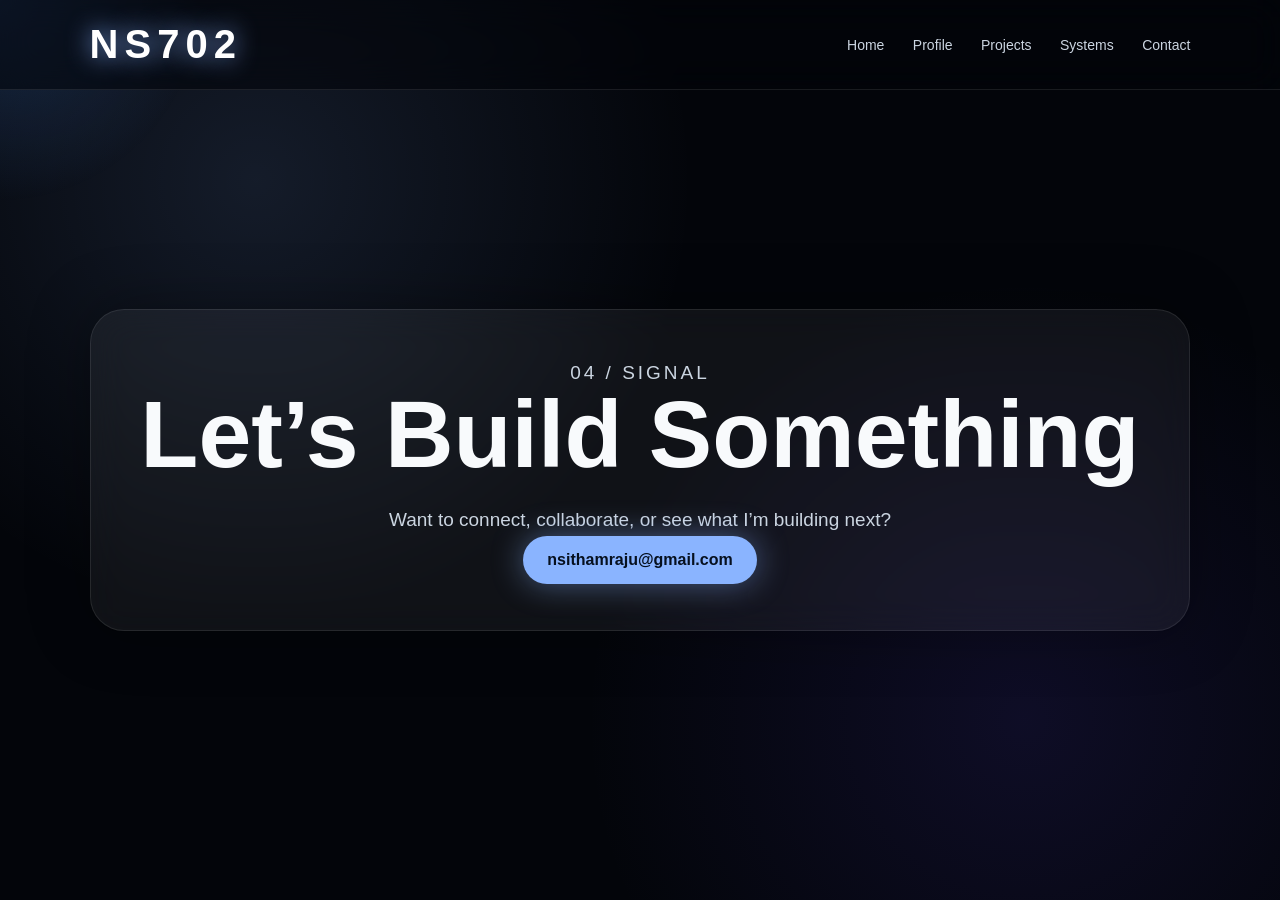
==== contact/index.html @ 1cc5339f "Create index.html" ====
<!DOCTYPE html>
<html lang="en">
<head>
  <meta charset="UTF-8" />
  <meta name="viewport" content="width=device-width, initial-scale=1.0" />
  <title>Contact | NS702</title>
  <link rel="stylesheet" href="/style.css" />
</head>
<body>
  <div class="cursor-glow"></div>
  <div class="noise"></div>

  <header class="nav">
    <a class="logo" href="/">NS702</a>
    <nav>
      <a href="/">Home</a>
      <a href="/profile/">Profile</a>
      <a href="/projects/">Projects</a>
      <a href="/systems/">Systems</a>
      <a href="/contact/">Contact</a>
    </nav>
  </header>

  <main class="snap-container">
    <section class="snap-section lab-section contact-section">
      <div class="section-shell contact-box">
        <p class="section-label">04 / Signal</p>
        <h2>Let’s Build Something</h2>
        <p>
          Want to connect, collaborate, or see what I’m building next?
        </p>
        <a class="button primary" href="mailto:nsithamraju@gmail.com">nsithamraju@gmail.com</a>
      </div>
    </section>
  </main>

  <script src="/script.js"></script>
</body>
</html>
---- style.css ----
* {
  margin: 0;
  padding: 0;
  box-sizing: border-box;
}

html {
  scroll-behavior: smooth;
}

body {
  background: #03050a;
  color: #f8fafc;
  font-family: Arial, sans-serif;
  overflow-x: hidden;
}

.boot-screen {
  position: fixed;
  inset: 0;
  z-index: 999;
  display: grid;
  place-items: center;
  background: radial-gradient(circle at center, #13213f, #03050a 70%);
  animation: bootOut 1s ease forwards;
  animation-delay: 3.4s;
}

.boot-grid {
  position: absolute;
  inset: 0;
  background-image:
    linear-gradient(rgba(138, 180, 255, 0.12) 1px, transparent 1px),
    linear-gradient(90deg, rgba(138, 180, 255, 0.12) 1px, transparent 1px);
  background-size: 54px 54px;
  animation: gridMove 2.8s linear infinite;
}

.boot-content {
  position: relative;
  text-align: center;
}

.boot-logo {
  font-size: clamp(80px, 18vw, 230px);
  font-weight: 900;
  letter-spacing: 16px;
  text-shadow: 0 0 28px #8ab4ff, 0 0 90px #245cff;
  animation: bootLogo 2.6s ease;
}

.boot-line {
  width: 0;
  height: 3px;
  margin: 25px auto;
  background: #8ab4ff;
  box-shadow: 0 0 30px #8ab4ff;
  animation: bootLine 2.4s ease forwards;
}

.boot-content p {
  color: #8ab4ff;
  text-transform: uppercase;
  letter-spacing: 5px;
  font-size: 13px;
  margin-bottom: 12px;
}

.boot-content span {
  color: #cbd5e1;
  letter-spacing: 3px;
  font-size: 12px;
}

.cursor-glow {
  position: fixed;
  width: 420px;
  height: 420px;
  border-radius: 50%;
  pointer-events: none;
  transform: translate(-50%, -50%);
  background: radial-gradient(circle, rgba(80, 150, 255, 0.22), transparent 68%);
  z-index: 1;
}

.noise {
  position: fixed;
  inset: 0;
  pointer-events: none;
  opacity: 0.07;
  background-image: url("https://grainy-gradients.vercel.app/noise.svg");
  z-index: 2;
}

.nav {
  position: fixed;
  top: 0;
  width: 100%;
  padding: 22px 7%;
  z-index: 50;
  display: flex;
  justify-content: space-between;
  align-items: center;
  background: rgba(3, 5, 10, 0.56);
  border-bottom: 1px solid rgba(255, 255, 255, 0.09);
  backdrop-filter: blur(18px);
}

.logo {
  color: white;
  text-decoration: none;
  font-size: 40px;
  font-weight: 900;
  letter-spacing: 6px;
  text-shadow: 0 0 24px rgba(138, 180, 255, 0.9);
}

.nav nav a {
  color: #cbd5e1;
  text-decoration: none;
  margin-left: 24px;
  font-size: 14px;
}

.nav nav a:hover {
  color: white;
}

.snap-container {
  height: 100vh;
  overflow-y: scroll;
  scroll-snap-type: y mandatory;
}

.snap-section {
  min-height: 100vh;
  scroll-snap-align: start;
  position: relative;
  padding: 110px 7% 70px;
  overflow: hidden;
}

.hero {
  display: flex;
  align-items: center;
  justify-content: space-between;
  gap: 70px;
  background: radial-gradient(circle at 80% 30%, #172d58, #03050a 58%);
}

.moving-grid {
  position: absolute;
  inset: 0;
  background-image:
    linear-gradient(rgba(138, 180, 255, 0.10) 1px, transparent 1px),
    linear-gradient(90deg, rgba(138, 180, 255, 0.10) 1px, transparent 1px);
  background-size: 46px 46px;
  mask-image: radial-gradient(circle, black, transparent 76%);
  animation: gridMove 12s linear infinite;
}

.scanline {
  position: absolute;
  top: -20%;
  left: 0;
  width: 100%;
  height: 180px;
  background: linear-gradient(transparent, rgba(138, 180, 255, 0.12), transparent);
  animation: scanDown 6s ease-in-out infinite;
}

.hero-left {
  position: relative;
  z-index: 5;
  max-width: 720px;
}

.eyebrow,
.section-label {
  color: #8ab4ff;
  letter-spacing: 3px;
  text-transform: uppercase;
  font-size: 13px;
  margin-bottom: 18px;
}

.hero h1 {
  font-size: clamp(100px, 19vw, 260px);
  line-height: 0.78;
  letter-spacing: 10px;
  text-shadow: 0 0 35px rgba(138, 180, 255, 0.9);
}

.hero h2 {
  margin-top: 28px;
  font-size: clamp(32px, 5vw, 72px);
}

.hero-text {
  margin-top: 20px;
  color: #cbd5e1;
  font-size: 19px;
  line-height: 1.7;
  max-width: 630px;
}

.hero-buttons {
  display: flex;
  gap: 16px;
  flex-wrap: wrap;
  margin-top: 34px;
}

.button {
  display: inline-block;
  padding: 15px 24px;
  border-radius: 999px;
  font-weight: 800;
  text-decoration: none;
  transition: 0.25s ease;
}

.primary {
  color: #06101f;
  background: #8ab4ff;
  box-shadow: 0 0 32px rgba(138, 180, 255, 0.45);
}

.glass {
  color: white;
  border: 1px solid rgba(255, 255, 255, 0.22);
  background: rgba(255, 255, 255, 0.06);
}

.button:hover {
  transform: translateY(-4px);
}

.hero-right {
  position: relative;
  z-index: 5;
  width: 430px;
  height: 430px;
}

.reactor {
  position: absolute;
  inset: 20px;
  display: grid;
  place-items: center;
}

.reactor-core {
  width: 155px;
  height: 155px;
  border-radius: 50%;
  background:
    radial-gradient(circle at 35% 30%, white, #8ab4ff 22%, #1b4cff 58%, #020617);
  box-shadow: 0 0 90px rgba(138, 180, 255, 0.9);
  animation: float 4.5s ease-in-out infinite;
}

.orbit {
  position: absolute;
  border: 1px solid rgba(138, 180, 255, 0.42);
  border-radius: 50%;
  box-shadow: 0 0 22px rgba(138, 180, 255, 0.25);
}

.orbit-one {
  width: 250px;
  height: 250px;
  animation: rotate 12s linear infinite;
}

.orbit-two {
  width: 330px;
  height: 190px;
  transform: rotate(-24deg);
  animation: rotateTilt 15s linear infinite;
}

.orbit-three {
  width: 390px;
  height: 390px;
  animation: rotate 22s linear infinite reverse;
}

.hud-card {
  position: absolute;
  padding: 14px 18px;
  border: 1px solid rgba(138, 180, 255, 0.42);
  border-radius: 16px;
  background: rgba(5, 12, 27, 0.72);
  backdrop-filter: blur(16px);
  box-shadow: 0 0 28px rgba(138, 180, 255, 0.12);
}

.hud-card span {
  display: block;
  color: #8ab4ff;
  font-size: 11px;
  letter-spacing: 2px;
}

.hud-card strong {
  display: block;
  margin-top: 5px;
  color: white;
  letter-spacing: 2px;
}

.hud-one {
  top: 35px;
  left: 0;
}

.hud-two {
  top: 180px;
  right: 0;
}

.hud-three {
  bottom: 45px;
  left: 42px;
}

.lab-section {
  display: flex;
  align-items: center;
  background:
    radial-gradient(circle at 20% 20%, rgba(138, 180, 255, 0.13), transparent 35%),
    radial-gradient(circle at 80% 80%, rgba(80, 60, 200, 0.15), transparent 35%),
    #03050a;
}

.section-shell {
  position: relative;
  z-index: 5;
  width: 100%;
  max-width: 1160px;
  padding: 46px;
  border-radius: 34px;
  background: rgba(255, 255, 255, 0.055);
  border: 1px solid rgba(255, 255, 255, 0.09);
  backdrop-filter: blur(18px);
  box-shadow: 0 0 60px rgba(0, 0, 0, 0.35);
}

.section-shell h2,
.systems-content h2 {
  font-size: clamp(46px, 8vw, 95px);
  line-height: 0.95;
  margin-bottom: 24px;
}

.section-shell p,
.systems-content p {
  color: #cbd5e1;
  font-size: 19px;
  line-height: 1.75;
  max-width: 780px;
}

.stat-grid,
.project-grid {
  margin-top: 34px;
  display: grid;
  grid-template-columns: repeat(3, 1fr);
  gap: 22px;
}

.stat-card,
.project-card {
  position: relative;
  padding: 26px;
  border-radius: 24px;
  min-height: 190px;
  background: linear-gradient(145deg, rgba(255,255,255,0.10), rgba(255,255,255,0.035));
  border: 1px solid rgba(255, 255, 255, 0.09);
  transition: 0.25s ease;
  transform-style: preserve-3d;
}

.stat-card:hover,
.project-card:hover {
  border-color: rgba(138, 180, 255, 0.75);
  box-shadow: 0 0 45px rgba(138, 180, 255, 0.14);
}

.stat-card strong,
.project-card h3 {
  display: block;
  font-size: 24px;
  margin-bottom: 12px;
}

.stat-card span,
.project-card span {
  display: block;
  color: #8ab4ff;
  margin-top: 18px;
  font-size: 13px;
  letter-spacing: 1px;
}

.project-number {
  position: absolute;
  top: 18px;
  right: 22px;
  color: rgba(138, 180, 255, 0.35);
  font-size: 46px;
  font-weight: 900;
}

.systems-section {
  display: grid;
  grid-template-columns: 1fr 1fr;
  align-items: center;
  gap: 45px;
  background:
    radial-gradient(circle at 80% 20%, rgba(138, 180, 255, 0.17), transparent 36%),
    #03050a;
}

.terminal-panel {
  position: relative;
  z-index: 5;
  border-radius: 28px;
  overflow: hidden;
  border: 1px solid rgba(138, 180, 255, 0.28);
  background: rgba(2, 6, 23, 0.78);
  box-shadow: 0 0 70px rgba(138, 180, 255, 0.14);
  backdrop-filter: blur(18px);
}

.terminal-top {
  display: flex;
  gap: 8px;
  padding: 16px;
  background: rgba(255,255,255,0.07);
}

.terminal-top span {
  width: 12px;
  height: 12px;
  border-radius: 50%;
  background: #8ab4ff;
}

.terminal-body {
  padding: 30px;
  min-height: 330px;
}

.terminal-body p {
  color: #8ab4ff;
  font-family: monospace;
  font-size: 18px;
  margin-bottom: 18px;
  text-shadow: 0 0 16px rgba(138, 180, 255, 0.45);
}

.systems-content {
  position: relative;
  z-index: 5;
}

.skill-list {
  margin-top: 30px;
  display: grid;
  gap: 22px;
}

.skill-list span {
  display: block;
  margin-bottom: 9px;
  color: white;
  font-weight: 700;
}

.bar {
  height: 12px;
  border-radius: 999px;
  background: rgba(255, 255, 255, 0.08);
  overflow: hidden;
}

.bar i {
  display: block;
  height: 100%;
  border-radius: 999px;
  background: linear-gradient(90deg, #8ab4ff, #ffffff);
  box-shadow: 0 0 24px rgba(138, 180, 255, 0.7);
}

.contact-section {
  text-align: center;
  justify-content: center;
}

.contact-box {
  display: grid;
  place-items: center;
}

.contact-box p {
  margin: 0 auto;
}

@keyframes bootOut {
  to {
    opacity: 0;
    visibility: hidden;
  }
}

@keyframes bootLogo {
  0% {
    opacity: 0;
    transform: scale(0.75);
    filter: blur(18px);
  }

  45% {
    opacity: 1;
    transform: scale(1.08);
    filter: blur(0);
  }

  100% {
    transform: scale(1);
  }
}

@keyframes bootLine {
  to {
    width: 72%;
  }
}

@keyframes gridMove {
  from {
    background-position: 0 0;
  }

  to {
    background-position: 54px 54px;
  }
}

@keyframes scanDown {
  0% {
    top: -25%;
    opacity: 0;
  }

  25% {
    opacity: 1;
  }

  100% {
    top: 100%;
    opacity: 0;
  }
}

@keyframes float {
  0%, 100% {
    transform: translateY(0);
  }

  50% {
    transform: translateY(-18px);
  }
}

@keyframes rotate {
  to {
    transform: rotate(360deg);
  }
}

@keyframes rotateTilt {
  from {
    transform: rotate(-24deg);
  }

  to {
    transform: rotate(336deg);
  }
}

@media (max-width: 950px) {
  .nav {
    flex-direction: column;
    align-items: flex-start;
    gap: 12px;
  }

  .nav nav a {
    margin-left: 0;
    margin-right: 14px;
  }

  .hero {
    flex-direction: column;
    align-items: flex-start;
  }

  .hero-right {
    width: 300px;
    height: 300px;
  }

  .stat-grid,
  .project-grid,
  .systems-section {
    grid-template-columns: 1fr;
  }

  .section-shell {
    padding: 30px;
  }
}
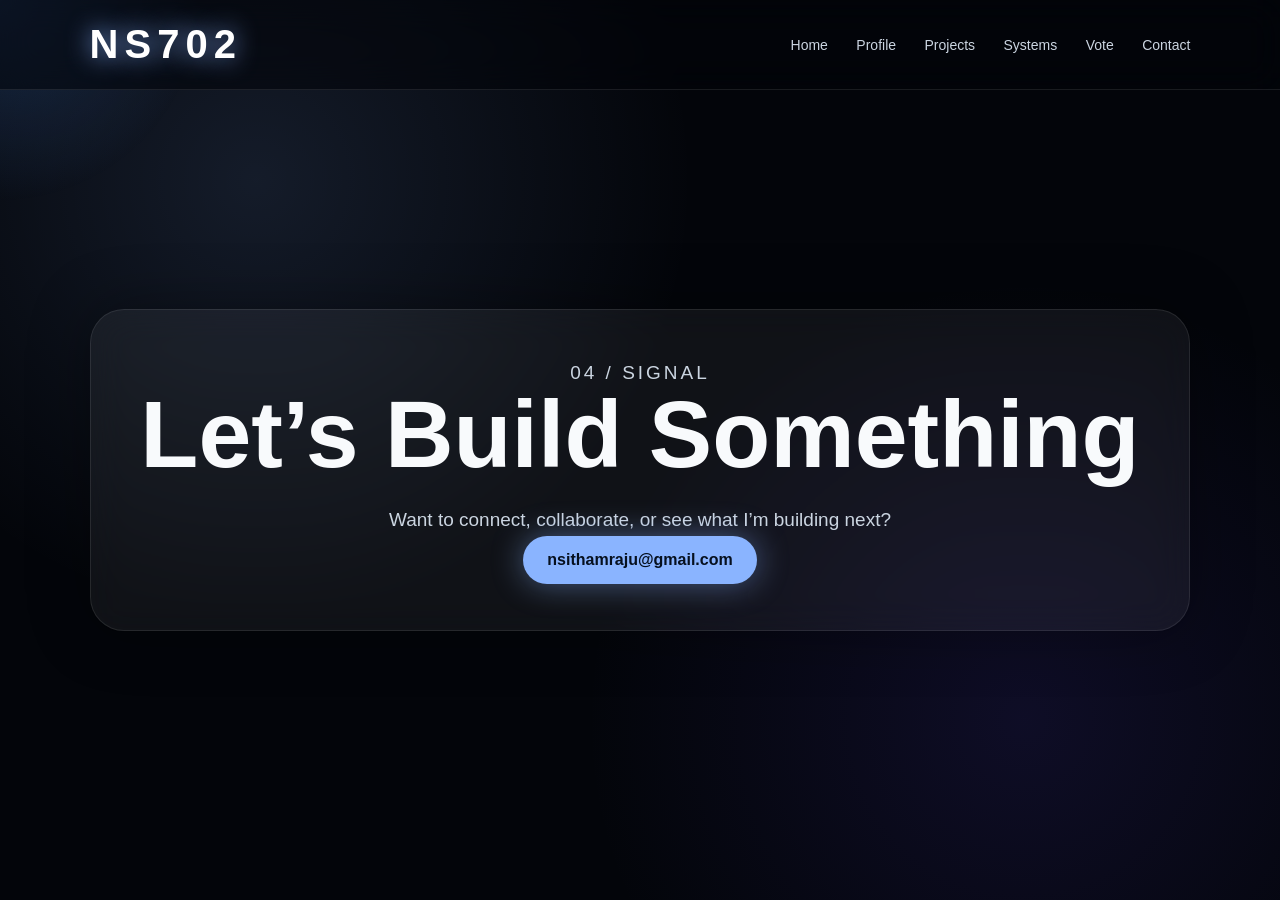
==== commit bb79e47a: "Update index.html" ====
--- a/contact/index.html
+++ b/contact/index.html
@@ -17,6 +17,7 @@
       <a href="/profile/">Profile</a>
       <a href="/projects/">Projects</a>
       <a href="/systems/">Systems</a>
+      <a href="/vote/">Vote</a>
       <a href="/contact/">Contact</a>
     </nav>
   </header>
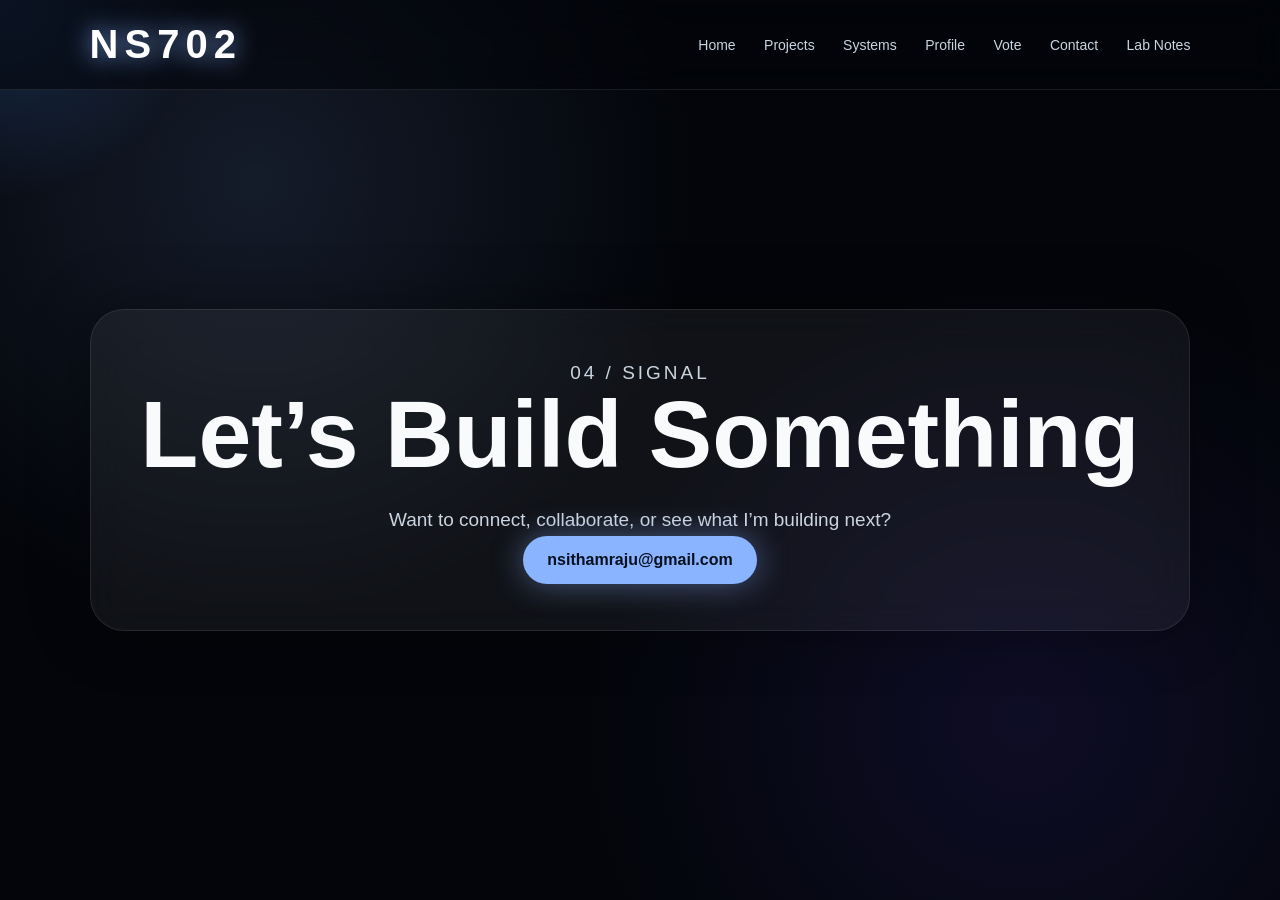
==== commit d429645b: "Update index.html" ====
--- a/contact/index.html
+++ b/contact/index.html
@@ -13,12 +13,13 @@
   <header class="nav">
     <a class="logo" href="/">NS702</a>
     <nav>
-      <a href="/">Home</a>
-      <a href="/profile/">Profile</a>
-      <a href="/projects/">Projects</a>
-      <a href="/systems/">Systems</a>
-      <a href="/vote/">Vote</a>
-      <a href="/contact/">Contact</a>
+<a href="/">Home</a>
+<a href="/projects/">Projects</a>
+<a href="/systems/">Systems</a>
+<a href="/profile/">Profile</a>
+<a href="/vote/">Vote</a>
+<a href="/contact/">Contact</a>
+<a href="/lab.html">Lab Notes</a>
     </nav>
   </header>
 
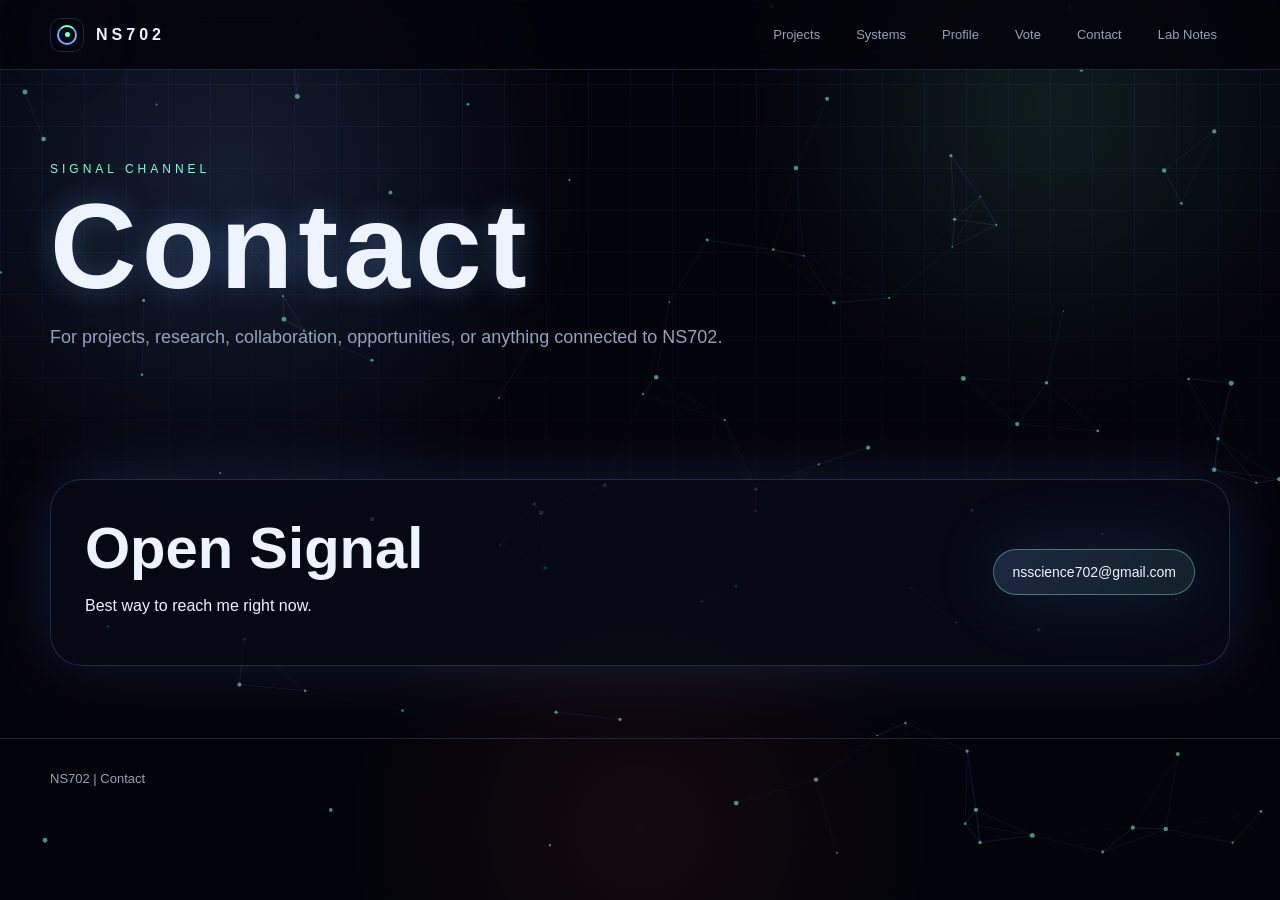
==== commit bf08ce28: "Update index.html" ====
--- a/contact/index.html
+++ b/contact/index.html
@@ -3,38 +3,62 @@
 <head>
   <meta charset="UTF-8" />
   <meta name="viewport" content="width=device-width, initial-scale=1.0" />
-  <title>Contact | NS702</title>
+
+  <title>NS702 | Contact</title>
   <link rel="stylesheet" href="/style.css" />
 </head>
+
 <body>
-  <div class="cursor-glow"></div>
-  <div class="noise"></div>
+  <canvas id="particleCanvas"></canvas>
+  <div class="grid-layer"></div>
+  <div class="scanline"></div>
 
-  <header class="nav">
-    <a class="logo" href="/">NS702</a>
-    <nav>
-<a href="/">Home</a>
-<a href="/projects/">Projects</a>
-<a href="/systems/">Systems</a>
-<a href="/profile/">Profile</a>
-<a href="/vote/">Vote</a>
-<a href="/contact/">Contact</a>
-<a href="/lab.html">Lab Notes</a>
-    </nav>
+  <nav>
+    <div class="nav-inner">
+      <a class="brand" href="/">
+        <span class="brand-mark"></span>
+        <span>NS702</span>
+      </a>
+
+      <div class="nav-links">
+        <a href="/projects/">Projects</a>
+        <a href="/systems/">Systems</a>
+        <a href="/profile/">Profile</a>
+        <a href="/vote/">Vote</a>
+        <a href="/contact/">Contact</a>
+        <a href="/lab.html">Lab Notes</a>
+      </div>
+    </div>
+  </nav>
+
+  <header class="page-header">
+    <div class="shell">
+      <div class="eyebrow">Signal Channel</div>
+      <h1 class="page-title">Contact</h1>
+      <p class="page-intro">
+        For projects, research, collaboration, opportunities, or anything connected to NS702.
+      </p>
+    </div>
   </header>
 
-  <main class="snap-container">
-    <section class="snap-section lab-section contact-section">
-      <div class="section-shell contact-box">
-        <p class="section-label">04 / Signal</p>
-        <h2>Let’s Build Something</h2>
-        <p>
-          Want to connect, collaborate, or see what I’m building next?
-        </p>
-        <a class="button primary" href="mailto:nsithamraju@gmail.com">nsithamraju@gmail.com</a>
+  <section>
+    <div class="shell">
+      <div class="contact-box">
+        <div>
+          <h2>Open Signal</h2>
+          <p>Best way to reach me right now.</p>
+        </div>
+
+        <div>
+          <a class="btn primary" href="mailto:nsscience702@gmail.com">nsscience702@gmail.com</a>
+        </div>
       </div>
-    </section>
-  </main>
+    </div>
+  </section>
+
+  <footer>
+    <div class="shell">NS702 | Contact</div>
+  </footer>
 
   <script src="/script.js"></script>
 </body>
--- a/style.css
+++ b/style.css
@@ -1,6 +1,19 @@
+:root {
+  --bg: #02030a;
+  --panel: rgba(8, 13, 24, 0.76);
+  --panel-strong: rgba(10, 17, 32, 0.94);
+  --line: rgba(135, 175, 255, 0.2);
+  --line-bright: rgba(127, 255, 212, 0.45);
+  --text: #eef4ff;
+  --muted: #93a3bd;
+  --accent: #77a7ff;
+  --aqua: #7fffd4;
+  --red: #ff4d5a;
+  --gold: #f4c56a;
+  --shadow: 0 0 70px rgba(119, 167, 255, 0.16);
+}
+
 * {
-  margin: 0;
-  padding: 0;
   box-sizing: border-box;
 }
 
@@ -9,570 +22,215 @@
 }
 
 body {
-  background: #03050a;
-  color: #f8fafc;
-  font-family: Arial, sans-serif;
+  margin: 0;
+  background: var(--bg);
+  color: var(--text);
+  font-family: Arial, Helvetica, sans-serif;
   overflow-x: hidden;
+}
+
+body.booting {
+  overflow: hidden;
+}
+
+a {
+  color: inherit;
+  text-decoration: none;
+}
+
+.shell {
+  width: min(1180px, calc(100% - 36px));
+  margin: 0 auto;
+}
+
+canvas#particleCanvas {
+  position: fixed;
+  inset: 0;
+  width: 100%;
+  height: 100%;
+  z-index: -5;
+  background:
+    radial-gradient(circle at 18% 20%, rgba(119, 167, 255, 0.16), transparent 28%),
+    radial-gradient(circle at 82% 12%, rgba(127, 255, 212, 0.1), transparent 24%),
+    radial-gradient(circle at 50% 92%, rgba(255, 77, 90, 0.08), transparent 28%),
+    #02030a;
+}
+
+.grid-layer {
+  position: fixed;
+  inset: 0;
+  z-index: -4;
+  pointer-events: none;
+  background-image:
+    linear-gradient(rgba(119, 167, 255, 0.065) 1px, transparent 1px),
+    linear-gradient(90deg, rgba(119, 167, 255, 0.065) 1px, transparent 1px);
+  background-size: 42px 42px;
+  mask-image: linear-gradient(to bottom, rgba(0, 0, 0, 0.9), transparent 75%);
+}
+
+.scanline {
+  position: fixed;
+  left: 0;
+  right: 0;
+  top: -260px;
+  height: 240px;
+  z-index: -3;
+  pointer-events: none;
+  background: linear-gradient(to bottom, transparent, rgba(127, 255, 212, 0.08), transparent);
+  animation: scanMove 7s linear infinite;
+}
+
+@keyframes scanMove {
+  from {
+    transform: translateY(-260px);
+  }
+
+  to {
+    transform: translateY(calc(100vh + 520px));
+  }
 }
 
 .boot-screen {
   position: fixed;
   inset: 0;
-  z-index: 999;
+  z-index: 9999;
+  background:
+    radial-gradient(circle at center, rgba(119, 167, 255, 0.12), transparent 34%),
+    #02030a;
   display: grid;
   place-items: center;
-  background: radial-gradient(circle at center, #13213f, #03050a 70%);
-  animation: bootOut 1s ease forwards;
-  animation-delay: 3.4s;
-}
-
-.boot-grid {
+  transition: opacity 0.8s ease, visibility 0.8s ease;
+}
+
+.boot-screen.hidden {
+  opacity: 0;
+  visibility: hidden;
+}
+
+.boot-box {
+  width: min(680px, calc(100% - 36px));
+  border: 1px solid var(--line);
+  border-radius: 28px;
+  background: rgba(5, 10, 20, 0.82);
+  box-shadow: var(--shadow);
+  padding: 30px;
+  overflow: hidden;
+  position: relative;
+}
+
+.boot-box::before {
+  content: "";
   position: absolute;
   inset: 0;
-  background-image:
-    linear-gradient(rgba(138, 180, 255, 0.12) 1px, transparent 1px),
-    linear-gradient(90deg, rgba(138, 180, 255, 0.12) 1px, transparent 1px);
-  background-size: 54px 54px;
-  animation: gridMove 2.8s linear infinite;
-}
-
-.boot-content {
-  position: relative;
-  text-align: center;
-}
-
-.boot-logo {
-  font-size: clamp(80px, 18vw, 230px);
-  font-weight: 900;
-  letter-spacing: 16px;
-  text-shadow: 0 0 28px #8ab4ff, 0 0 90px #245cff;
-  animation: bootLogo 2.6s ease;
-}
-
-.boot-line {
-  width: 0;
-  height: 3px;
-  margin: 25px auto;
-  background: #8ab4ff;
-  box-shadow: 0 0 30px #8ab4ff;
-  animation: bootLine 2.4s ease forwards;
-}
-
-.boot-content p {
-  color: #8ab4ff;
-  text-transform: uppercase;
-  letter-spacing: 5px;
-  font-size: 13px;
-  margin-bottom: 12px;
-}
-
-.boot-content span {
-  color: #cbd5e1;
-  letter-spacing: 3px;
-  font-size: 12px;
-}
-
-.cursor-glow {
-  position: fixed;
-  width: 420px;
-  height: 420px;
-  border-radius: 50%;
-  pointer-events: none;
-  transform: translate(-50%, -50%);
-  background: radial-gradient(circle, rgba(80, 150, 255, 0.22), transparent 68%);
-  z-index: 1;
-}
-
-.noise {
-  position: fixed;
-  inset: 0;
-  pointer-events: none;
-  opacity: 0.07;
-  background-image: url("https://grainy-gradients.vercel.app/noise.svg");
-  z-index: 2;
-}
-
-.nav {
-  position: fixed;
+  background: linear-gradient(120deg, transparent, rgba(127, 255, 212, 0.08), transparent);
+  transform: translateX(-100%);
+  animation: bootSweep 2.2s ease-in-out infinite;
+}
+
+@keyframes bootSweep {
+  from {
+    transform: translateX(-100%);
+  }
+
+  to {
+    transform: translateX(100%);
+  }
+}
+
+.boot-title {
+  font-size: clamp(42px, 9vw, 92px);
+  letter-spacing: 8px;
+  line-height: 0.9;
+  margin: 0 0 20px;
+}
+
+.boot-log {
+  color: var(--muted);
+  font-family: "Courier New", monospace;
+  font-size: 14px;
+  line-height: 1.8;
+  min-height: 150px;
+}
+
+.boot-progress {
+  height: 10px;
+  background: rgba(255, 255, 255, 0.08);
+  border-radius: 999px;
+  overflow: hidden;
+  margin-top: 20px;
+}
+
+.boot-progress span {
+  display: block;
+  height: 100%;
+  width: 0%;
+  background: linear-gradient(90deg, var(--accent), var(--aqua));
+  animation: bootProgress 2.7s ease forwards;
+}
+
+@keyframes bootProgress {
+  to {
+    width: 100%;
+  }
+}
+
+nav {
+  position: sticky;
   top: 0;
-  width: 100%;
-  padding: 22px 7%;
   z-index: 50;
+  backdrop-filter: blur(18px);
+  background: rgba(2, 3, 10, 0.78);
+  border-bottom: 1px solid var(--line);
+}
+
+.nav-inner {
+  width: min(1180px, calc(100% - 36px));
+  margin: 0 auto;
   display: flex;
   justify-content: space-between;
   align-items: center;
-  background: rgba(3, 5, 10, 0.56);
-  border-bottom: 1px solid rgba(255, 255, 255, 0.09);
-  backdrop-filter: blur(18px);
-}
-
-.logo {
-  color: white;
-  text-decoration: none;
-  font-size: 40px;
-  font-weight: 900;
-  letter-spacing: 6px;
-  text-shadow: 0 0 24px rgba(138, 180, 255, 0.9);
-}
-
-.nav nav a {
-  color: #cbd5e1;
-  text-decoration: none;
-  margin-left: 24px;
-  font-size: 14px;
-}
-
-.nav nav a:hover {
-  color: white;
-}
-
-.snap-container {
-  height: 100vh;
-  overflow-y: scroll;
-  scroll-snap-type: y mandatory;
-}
-
-.snap-section {
-  min-height: 100vh;
-  scroll-snap-align: start;
-  position: relative;
-  padding: 110px 7% 70px;
-  overflow: hidden;
-}
-
-.hero {
+  gap: 18px;
+  padding: 17px 0;
+}
+
+.brand {
   display: flex;
   align-items: center;
-  justify-content: space-between;
-  gap: 70px;
-  background: radial-gradient(circle at 80% 30%, #172d58, #03050a 58%);
-}
-
-.moving-grid {
-  position: absolute;
-  inset: 0;
-  background-image:
-    linear-gradient(rgba(138, 180, 255, 0.10) 1px, transparent 1px),
-    linear-gradient(90deg, rgba(138, 180, 255, 0.10) 1px, transparent 1px);
-  background-size: 46px 46px;
-  mask-image: radial-gradient(circle, black, transparent 76%);
-  animation: gridMove 12s linear infinite;
-}
-
-.scanline {
-  position: absolute;
-  top: -20%;
-  left: 0;
-  width: 100%;
-  height: 180px;
-  background: linear-gradient(transparent, rgba(138, 180, 255, 0.12), transparent);
-  animation: scanDown 6s ease-in-out infinite;
-}
-
-.hero-left {
-  position: relative;
-  z-index: 5;
-  max-width: 720px;
-}
-
-.eyebrow,
-.section-label {
-  color: #8ab4ff;
-  letter-spacing: 3px;
-  text-transform: uppercase;
-  font-size: 13px;
-  margin-bottom: 18px;
-}
-
-.hero h1 {
-  font-size: clamp(100px, 19vw, 260px);
-  line-height: 0.78;
-  letter-spacing: 10px;
-  text-shadow: 0 0 35px rgba(138, 180, 255, 0.9);
-}
-
-.hero h2 {
-  margin-top: 28px;
-  font-size: clamp(32px, 5vw, 72px);
-}
-
-.hero-text {
-  margin-top: 20px;
-  color: #cbd5e1;
-  font-size: 19px;
-  line-height: 1.7;
-  max-width: 630px;
-}
-
-.hero-buttons {
-  display: flex;
-  gap: 16px;
-  flex-wrap: wrap;
-  margin-top: 34px;
-}
-
-.button {
-  display: inline-block;
-  padding: 15px 24px;
-  border-radius: 999px;
-  font-weight: 800;
-  text-decoration: none;
-  transition: 0.25s ease;
-}
-
-.primary {
-  color: #06101f;
-  background: #8ab4ff;
-  box-shadow: 0 0 32px rgba(138, 180, 255, 0.45);
-}
-
-.glass {
-  color: white;
-  border: 1px solid rgba(255, 255, 255, 0.22);
-  background: rgba(255, 255, 255, 0.06);
-}
-
-.button:hover {
-  transform: translateY(-4px);
-}
-
-.hero-right {
-  position: relative;
-  z-index: 5;
-  width: 430px;
-  height: 430px;
-}
-
-.reactor {
-  position: absolute;
-  inset: 20px;
+  gap: 12px;
+  font-weight: 900;
+  letter-spacing: 4px;
+}
+
+.brand-mark {
+  width: 34px;
+  height: 34px;
+  border: 1px solid var(--line);
+  border-radius: 11px;
   display: grid;
   place-items: center;
-}
-
-.reactor-core {
-  width: 155px;
-  height: 155px;
+  box-shadow: var(--shadow);
+  position: relative;
+  overflow: hidden;
+}
+
+.brand-mark::before {
+  content: "";
+  width: 16px;
+  height: 16px;
   border-radius: 50%;
-  background:
-    radial-gradient(circle at 35% 30%, white, #8ab4ff 22%, #1b4cff 58%, #020617);
-  box-shadow: 0 0 90px rgba(138, 180, 255, 0.9);
-  animation: float 4.5s ease-in-out infinite;
-}
-
-.orbit {
-  position: absolute;
-  border: 1px solid rgba(138, 180, 255, 0.42);
+  border: 2px solid var(--accent);
+  border-top-color: var(--aqua);
+  animation: rotate 3s linear infinite;
+}
+
+.brand-mark::after {
+  content: "";
+  position: absolute;
+  width: 5px;
+  height: 5px;
   border-radius: 50%;
-  box-shadow: 0 0 22px rgba(138, 180, 255, 0.25);
-}
-
-.orbit-one {
-  width: 250px;
-  height: 250px;
-  animation: rotate 12s linear infinite;
-}
-
-.orbit-two {
-  width: 330px;
-  height: 190px;
-  transform: rotate(-24deg);
-  animation: rotateTilt 15s linear infinite;
-}
-
-.orbit-three {
-  width: 390px;
-  height: 390px;
-  animation: rotate 22s linear infinite reverse;
-}
-
-.hud-card {
-  position: absolute;
-  padding: 14px 18px;
-  border: 1px solid rgba(138, 180, 255, 0.42);
-  border-radius: 16px;
-  background: rgba(5, 12, 27, 0.72);
-  backdrop-filter: blur(16px);
-  box-shadow: 0 0 28px rgba(138, 180, 255, 0.12);
-}
-
-.hud-card span {
-  display: block;
-  color: #8ab4ff;
-  font-size: 11px;
-  letter-spacing: 2px;
-}
-
-.hud-card strong {
-  display: block;
-  margin-top: 5px;
-  color: white;
-  letter-spacing: 2px;
-}
-
-.hud-one {
-  top: 35px;
-  left: 0;
-}
-
-.hud-two {
-  top: 180px;
-  right: 0;
-}
-
-.hud-three {
-  bottom: 45px;
-  left: 42px;
-}
-
-.lab-section {
-  display: flex;
-  align-items: center;
-  background:
-    radial-gradient(circle at 20% 20%, rgba(138, 180, 255, 0.13), transparent 35%),
-    radial-gradient(circle at 80% 80%, rgba(80, 60, 200, 0.15), transparent 35%),
-    #03050a;
-}
-
-.section-shell {
-  position: relative;
-  z-index: 5;
-  width: 100%;
-  max-width: 1160px;
-  padding: 46px;
-  border-radius: 34px;
-  background: rgba(255, 255, 255, 0.055);
-  border: 1px solid rgba(255, 255, 255, 0.09);
-  backdrop-filter: blur(18px);
-  box-shadow: 0 0 60px rgba(0, 0, 0, 0.35);
-}
-
-.section-shell h2,
-.systems-content h2 {
-  font-size: clamp(46px, 8vw, 95px);
-  line-height: 0.95;
-  margin-bottom: 24px;
-}
-
-.section-shell p,
-.systems-content p {
-  color: #cbd5e1;
-  font-size: 19px;
-  line-height: 1.75;
-  max-width: 780px;
-}
-
-.stat-grid,
-.project-grid {
-  margin-top: 34px;
-  display: grid;
-  grid-template-columns: repeat(3, 1fr);
-  gap: 22px;
-}
-
-.stat-card,
-.project-card {
-  position: relative;
-  padding: 26px;
-  border-radius: 24px;
-  min-height: 190px;
-  background: linear-gradient(145deg, rgba(255,255,255,0.10), rgba(255,255,255,0.035));
-  border: 1px solid rgba(255, 255, 255, 0.09);
-  transition: 0.25s ease;
-  transform-style: preserve-3d;
-}
-
-.stat-card:hover,
-.project-card:hover {
-  border-color: rgba(138, 180, 255, 0.75);
-  box-shadow: 0 0 45px rgba(138, 180, 255, 0.14);
-}
-
-.stat-card strong,
-.project-card h3 {
-  display: block;
-  font-size: 24px;
-  margin-bottom: 12px;
-}
-
-.stat-card span,
-.project-card span {
-  display: block;
-  color: #8ab4ff;
-  margin-top: 18px;
-  font-size: 13px;
-  letter-spacing: 1px;
-}
-
-.project-number {
-  position: absolute;
-  top: 18px;
-  right: 22px;
-  color: rgba(138, 180, 255, 0.35);
-  font-size: 46px;
-  font-weight: 900;
-}
-
-.systems-section {
-  display: grid;
-  grid-template-columns: 1fr 1fr;
-  align-items: center;
-  gap: 45px;
-  background:
-    radial-gradient(circle at 80% 20%, rgba(138, 180, 255, 0.17), transparent 36%),
-    #03050a;
-}
-
-.terminal-panel {
-  position: relative;
-  z-index: 5;
-  border-radius: 28px;
-  overflow: hidden;
-  border: 1px solid rgba(138, 180, 255, 0.28);
-  background: rgba(2, 6, 23, 0.78);
-  box-shadow: 0 0 70px rgba(138, 180, 255, 0.14);
-  backdrop-filter: blur(18px);
-}
-
-.terminal-top {
-  display: flex;
-  gap: 8px;
-  padding: 16px;
-  background: rgba(255,255,255,0.07);
-}
-
-.terminal-top span {
-  width: 12px;
-  height: 12px;
-  border-radius: 50%;
-  background: #8ab4ff;
-}
-
-.terminal-body {
-  padding: 30px;
-  min-height: 330px;
-}
-
-.terminal-body p {
-  color: #8ab4ff;
-  font-family: monospace;
-  font-size: 18px;
-  margin-bottom: 18px;
-  text-shadow: 0 0 16px rgba(138, 180, 255, 0.45);
-}
-
-.systems-content {
-  position: relative;
-  z-index: 5;
-}
-
-.skill-list {
-  margin-top: 30px;
-  display: grid;
-  gap: 22px;
-}
-
-.skill-list span {
-  display: block;
-  margin-bottom: 9px;
-  color: white;
-  font-weight: 700;
-}
-
-.bar {
-  height: 12px;
-  border-radius: 999px;
-  background: rgba(255, 255, 255, 0.08);
-  overflow: hidden;
-}
-
-.bar i {
-  display: block;
-  height: 100%;
-  border-radius: 999px;
-  background: linear-gradient(90deg, #8ab4ff, #ffffff);
-  box-shadow: 0 0 24px rgba(138, 180, 255, 0.7);
-}
-
-.contact-section {
-  text-align: center;
-  justify-content: center;
-}
-
-.contact-box {
-  display: grid;
-  place-items: center;
-}
-
-.contact-box p {
-  margin: 0 auto;
-}
-
-@keyframes bootOut {
-  to {
-    opacity: 0;
-    visibility: hidden;
-  }
-}
-
-@keyframes bootLogo {
-  0% {
-    opacity: 0;
-    transform: scale(0.75);
-    filter: blur(18px);
-  }
-
-  45% {
-    opacity: 1;
-    transform: scale(1.08);
-    filter: blur(0);
-  }
-
-  100% {
-    transform: scale(1);
-  }
-}
-
-@keyframes bootLine {
-  to {
-    width: 72%;
-  }
-}
-
-@keyframes gridMove {
-  from {
-    background-position: 0 0;
-  }
-
-  to {
-    background-position: 54px 54px;
-  }
-}
-
-@keyframes scanDown {
-  0% {
-    top: -25%;
-    opacity: 0;
-  }
-
-  25% {
-    opacity: 1;
-  }
-
-  100% {
-    top: 100%;
-    opacity: 0;
-  }
-}
-
-@keyframes float {
-  0%, 100% {
-    transform: translateY(0);
-  }
-
-  50% {
-    transform: translateY(-18px);
-  }
+  background: var(--aqua);
+  box-shadow: 0 0 18px var(--aqua);
 }
 
 @keyframes rotate {
@@ -581,45 +239,857 @@
   }
 }
 
-@keyframes rotateTilt {
-  from {
-    transform: rotate(-24deg);
-  }
-
+.nav-links {
+  display: flex;
+  flex-wrap: wrap;
+  justify-content: flex-end;
+  gap: 10px;
+}
+
+.nav-links a {
+  color: var(--muted);
+  font-size: 13px;
+  border: 1px solid transparent;
+  padding: 9px 12px;
+  border-radius: 999px;
+  transition: 0.25s;
+}
+
+.nav-links a:hover {
+  color: var(--text);
+  border-color: var(--line);
+  background: rgba(119, 167, 255, 0.08);
+}
+
+.home-hero {
+  min-height: calc(100vh - 70px);
+  display: grid;
+  place-items: center;
+  padding: 78px 0;
+  position: relative;
+  overflow: hidden;
+}
+
+.floating-words {
+  position: absolute;
+  inset: 0;
+  pointer-events: none;
+  overflow: hidden;
+  z-index: -1;
+}
+
+.floating-words span {
+  position: absolute;
+  color: rgba(238, 244, 255, 0.035);
+  font-weight: 900;
+  font-size: clamp(62px, 15vw, 210px);
+  letter-spacing: 10px;
+  white-space: nowrap;
+  animation: driftText 18s linear infinite;
+}
+
+.floating-words span:nth-child(1) {
+  top: 8%;
+  left: -8%;
+  animation-duration: 24s;
+}
+
+.floating-words span:nth-child(2) {
+  top: 38%;
+  right: -20%;
+  animation-duration: 29s;
+  animation-direction: reverse;
+}
+
+.floating-words span:nth-child(3) {
+  bottom: 6%;
+  left: -16%;
+  animation-duration: 31s;
+}
+
+@keyframes driftText {
+  0% {
+    transform: translateX(-80px);
+  }
+
+  50% {
+    transform: translateX(90px);
+  }
+
+  100% {
+    transform: translateX(-80px);
+  }
+}
+
+.hero-grid {
+  display: grid;
+  grid-template-columns: 1.05fr 0.95fr;
+  gap: 42px;
+  align-items: center;
+}
+
+.eyebrow,
+.section-kicker {
+  color: var(--aqua);
+  letter-spacing: 4px;
+  text-transform: uppercase;
+  font-size: 12px;
+  margin-bottom: 16px;
+}
+
+.hero-title {
+  font-size: clamp(72px, 13vw, 170px);
+  line-height: 0.82;
+  margin: 0;
+  letter-spacing: 9px;
+  text-shadow:
+    0 0 28px rgba(119, 167, 255, 0.28),
+    0 0 70px rgba(127, 255, 212, 0.08);
+  animation: titlePulse 4s ease-in-out infinite;
+}
+
+@keyframes titlePulse {
+  0%, 100% {
+    filter: drop-shadow(0 0 0 rgba(127, 255, 212, 0));
+  }
+
+  50% {
+    filter: drop-shadow(0 0 18px rgba(127, 255, 212, 0.22));
+  }
+}
+
+.glitch {
+  position: relative;
+  display: inline-block;
+}
+
+.glitch::before,
+.glitch::after {
+  content: attr(data-text);
+  position: absolute;
+  left: 0;
+  top: 0;
+  opacity: 0.4;
+  pointer-events: none;
+}
+
+.glitch::before {
+  color: var(--aqua);
+  transform: translate(2px, 0);
+  clip-path: inset(0 0 60% 0);
+  animation: glitchOne 3.2s infinite;
+}
+
+.glitch::after {
+  color: var(--red);
+  transform: translate(-2px, 0);
+  clip-path: inset(62% 0 0 0);
+  animation: glitchTwo 2.8s infinite;
+}
+
+@keyframes glitchOne {
+  0%, 92%, 100% {
+    transform: translate(2px, 0);
+  }
+
+  94% {
+    transform: translate(9px, -2px);
+  }
+
+  96% {
+    transform: translate(-4px, 2px);
+  }
+}
+
+@keyframes glitchTwo {
+  0%, 90%, 100% {
+    transform: translate(-2px, 0);
+  }
+
+  92% {
+    transform: translate(-8px, 2px);
+  }
+
+  96% {
+    transform: translate(6px, -1px);
+  }
+}
+
+.home-hero h2 {
+  font-size: clamp(26px, 4vw, 50px);
+  line-height: 1.08;
+  margin: 22px 0 18px;
+}
+
+.home-hero p,
+.page-intro,
+.card p,
+.showcase-copy p,
+.timeline-item p,
+.wide-card p,
+.vote-option p {
+  color: var(--muted);
+  line-height: 1.7;
+}
+
+.hero-actions {
+  display: flex;
+  flex-wrap: wrap;
+  gap: 14px;
+  margin-top: 28px;
+}
+
+.btn {
+  display: inline-flex;
+  align-items: center;
+  justify-content: center;
+  min-height: 46px;
+  padding: 0 18px;
+  border-radius: 999px;
+  border: 1px solid var(--line);
+  color: var(--text);
+  background: rgba(119, 167, 255, 0.08);
+  transition: 0.25s;
+  cursor: pointer;
+  font-size: 14px;
+}
+
+.btn.primary {
+  border-color: rgba(127, 255, 212, 0.4);
+  background: linear-gradient(135deg, rgba(119, 167, 255, 0.2), rgba(127, 255, 212, 0.1));
+  box-shadow: var(--shadow);
+}
+
+.btn:hover {
+  transform: translateY(-2px);
+  border-color: rgba(127, 255, 212, 0.55);
+}
+
+.core-card,
+.card,
+.wide-card,
+.contact-box,
+.vote-panel {
+  border: 1px solid var(--line);
+  background: var(--panel);
+  box-shadow: var(--shadow);
+}
+
+.core-card {
+  border-radius: 30px;
+  padding: 24px;
+  position: relative;
+  overflow: hidden;
+}
+
+.core-card::before {
+  content: "";
+  position: absolute;
+  inset: -2px;
+  background: conic-gradient(from 180deg, transparent, rgba(127, 255, 212, 0.16), transparent, rgba(119, 167, 255, 0.16), transparent);
+  animation: rotateGlow 8s linear infinite;
+  z-index: -1;
+}
+
+@keyframes rotateGlow {
   to {
-    transform: rotate(336deg);
-  }
-}
-
-@media (max-width: 950px) {
-  .nav {
+    transform: rotate(360deg);
+  }
+}
+
+.status-top {
+  display: flex;
+  justify-content: space-between;
+  gap: 12px;
+  color: var(--muted);
+  font-size: 12px;
+  letter-spacing: 2px;
+  text-transform: uppercase;
+  border-bottom: 1px solid var(--line);
+  padding-bottom: 16px;
+  margin-bottom: 18px;
+}
+
+.synthesis-core {
+  width: min(330px, 82vw);
+  height: min(330px, 82vw);
+  margin: 22px auto 24px;
+  border-radius: 50%;
+  position: relative;
+  display: grid;
+  place-items: center;
+  cursor: pointer;
+}
+
+.core-ring {
+  position: absolute;
+  inset: 0;
+  border-radius: 50%;
+  border: 1px solid rgba(127, 255, 212, 0.28);
+  animation: rotate 12s linear infinite;
+}
+
+.core-ring:nth-child(2) {
+  inset: 28px;
+  border-color: rgba(119, 167, 255, 0.32);
+  animation-duration: 9s;
+  animation-direction: reverse;
+}
+
+.core-ring:nth-child(3) {
+  inset: 58px;
+  border-color: rgba(255, 77, 90, 0.2);
+  animation-duration: 6s;
+}
+
+.core-ring::before,
+.core-ring::after {
+  content: "";
+  position: absolute;
+  width: 9px;
+  height: 9px;
+  border-radius: 50%;
+  background: var(--aqua);
+  box-shadow: 0 0 18px var(--aqua);
+}
+
+.core-ring::before {
+  top: 18%;
+  left: 10%;
+}
+
+.core-ring::after {
+  bottom: 16%;
+  right: 12%;
+  background: var(--accent);
+  box-shadow: 0 0 18px var(--accent);
+}
+
+.core-center {
+  width: 136px;
+  height: 136px;
+  border-radius: 50%;
+  border: 1px solid rgba(127, 255, 212, 0.42);
+  background:
+    radial-gradient(circle, rgba(127, 255, 212, 0.28), transparent 44%),
+    radial-gradient(circle at 65% 35%, rgba(119, 167, 255, 0.3), transparent 32%),
+    rgba(2, 3, 10, 0.9);
+  box-shadow:
+    0 0 60px rgba(127, 255, 212, 0.23),
+    inset 0 0 40px rgba(119, 167, 255, 0.16);
+  display: grid;
+  place-items: center;
+  text-align: center;
+  letter-spacing: 3px;
+  font-size: 12px;
+  text-transform: uppercase;
+  color: #dffdf6;
+  animation: corePulse 2.8s ease-in-out infinite;
+}
+
+@keyframes corePulse {
+  0%, 100% {
+    transform: scale(1);
+  }
+
+  50% {
+    transform: scale(1.04);
+  }
+}
+
+.core-tooltip {
+  position: absolute;
+  bottom: 6px;
+  left: 50%;
+  transform: translateX(-50%);
+  color: var(--muted);
+  font-size: 11px;
+  letter-spacing: 2px;
+  text-transform: uppercase;
+  opacity: 0;
+  transition: 0.25s;
+  white-space: nowrap;
+}
+
+.synthesis-core:hover .core-tooltip {
+  opacity: 1;
+}
+
+.metrics {
+  display: grid;
+  grid-template-columns: repeat(3, 1fr);
+  gap: 12px;
+}
+
+.metric {
+  border: 1px solid var(--line);
+  border-radius: 16px;
+  padding: 14px;
+  background: rgba(2, 3, 10, 0.42);
+}
+
+.metric strong {
+  display: block;
+  font-size: 22px;
+}
+
+.metric span {
+  color: var(--muted);
+  font-size: 12px;
+}
+
+.page-header {
+  padding: 92px 0 36px;
+}
+
+.page-title {
+  font-size: clamp(54px, 10vw, 120px);
+  line-height: 0.9;
+  margin: 0 0 22px;
+  letter-spacing: 5px;
+  text-shadow:
+    0 0 28px rgba(119, 167, 255, 0.28),
+    0 0 70px rgba(127, 255, 212, 0.08);
+}
+
+.page-intro {
+  max-width: 760px;
+  font-size: 18px;
+}
+
+section {
+  padding: 72px 0;
+}
+
+.card-grid,
+.project-grid,
+.system-grid,
+.profile-grid,
+.vote-grid {
+  display: grid;
+  grid-template-columns: repeat(3, 1fr);
+  gap: 18px;
+}
+
+.card {
+  border-radius: 24px;
+  padding: 24px;
+  min-height: 270px;
+  position: relative;
+  overflow: hidden;
+  transition: 0.25s;
+  display: block;
+  text-decoration: none;
+  color: inherit;
+}
+
+.card:hover {
+  transform: translateY(-6px);
+  border-color: rgba(127, 255, 212, 0.38);
+}
+
+.card::after {
+  content: attr(data-hover);
+  position: absolute;
+  right: 18px;
+  bottom: 16px;
+  color: rgba(127, 255, 212, 0.6);
+  font-family: "Courier New", monospace;
+  font-size: 11px;
+  letter-spacing: 1px;
+  opacity: 0;
+  transition: 0.25s;
+}
+
+.card:hover::after {
+  opacity: 1;
+}
+
+.card-number {
+  color: var(--aqua);
+  font-size: 12px;
+  letter-spacing: 3px;
+  margin-bottom: 26px;
+}
+
+.card h3 {
+  margin: 0 0 12px;
+  font-size: 24px;
+}
+
+.status-label {
+  display: inline-flex;
+  align-items: center;
+  gap: 8px;
+  color: #dffdf6;
+  border: 1px solid rgba(127, 255, 212, 0.25);
+  background: rgba(127, 255, 212, 0.06);
+  border-radius: 999px;
+  padding: 7px 10px;
+  font-size: 12px;
+  margin-bottom: 16px;
+}
+
+.dot {
+  width: 7px;
+  height: 7px;
+  border-radius: 50%;
+  background: var(--aqua);
+  box-shadow: 0 0 14px var(--aqua);
+}
+
+.tags,
+.tag-row {
+  display: flex;
+  flex-wrap: wrap;
+  gap: 8px;
+  margin-top: 18px;
+}
+
+.tag {
+  color: #cfe0ff;
+  border: 1px solid var(--line);
+  background: rgba(119, 167, 255, 0.07);
+  border-radius: 999px;
+  padding: 7px 10px;
+  font-size: 12px;
+}
+
+.showroom-box {
+  border: 1px solid var(--line);
+  background: linear-gradient(135deg, rgba(119, 167, 255, 0.12), rgba(127, 255, 212, 0.05));
+  border-radius: 32px;
+  padding: 26px;
+  box-shadow: var(--shadow);
+}
+
+.showcase-item {
+  display: grid;
+  grid-template-columns: 0.76fr 1.24fr;
+  gap: 24px;
+  align-items: center;
+  border: 1px solid var(--line);
+  background: rgba(2, 3, 10, 0.4);
+  border-radius: 26px;
+  padding: 18px;
+  margin-bottom: 16px;
+}
+
+.showcase-item:last-child {
+  margin-bottom: 0;
+}
+
+.showcase-visual {
+  min-height: 215px;
+  border-radius: 22px;
+  border: 1px solid var(--line);
+  background:
+    linear-gradient(135deg, rgba(119, 167, 255, 0.17), rgba(127, 255, 212, 0.06)),
+    radial-gradient(circle at center, rgba(127, 255, 212, 0.16), transparent 50%);
+  display: grid;
+  place-items: center;
+  color: rgba(238, 244, 255, 0.78);
+  letter-spacing: 4px;
+  font-weight: 800;
+  text-transform: uppercase;
+  position: relative;
+  overflow: hidden;
+}
+
+.showcase-visual::before {
+  content: "";
+  position: absolute;
+  width: 125px;
+  height: 125px;
+  border: 1px solid rgba(127, 255, 212, 0.32);
+  border-radius: 50%;
+  animation: pulse 2.8s ease-in-out infinite;
+}
+
+@keyframes pulse {
+  0%, 100% {
+    transform: scale(0.9);
+    opacity: 0.4;
+  }
+
+  50% {
+    transform: scale(1.3);
+    opacity: 1;
+  }
+}
+
+.showcase-copy h3 {
+  margin: 0 0 10px;
+  font-size: 29px;
+}
+
+.wide-card {
+  border-radius: 28px;
+  padding: 28px;
+}
+
+.timeline {
+  border-left: 1px solid var(--line);
+  padding-left: 24px;
+}
+
+.timeline-item {
+  position: relative;
+  padding: 0 0 30px;
+}
+
+.timeline-item:last-child {
+  padding-bottom: 0;
+}
+
+.timeline-item::before {
+  content: "";
+  position: absolute;
+  left: -31px;
+  top: 3px;
+  width: 13px;
+  height: 13px;
+  border-radius: 50%;
+  background: var(--aqua);
+  box-shadow: 0 0 20px rgba(127, 255, 212, 0.5);
+}
+
+.timeline-item h3 {
+  margin: 0 0 8px;
+}
+
+.contact-box {
+  border-radius: 32px;
+  padding: 34px;
+  display: grid;
+  grid-template-columns: 1fr auto;
+  gap: 20px;
+  align-items: center;
+}
+
+.contact-box h2 {
+  margin: 0 0 10px;
+  font-size: clamp(34px, 5vw, 58px);
+}
+
+.warning {
+  margin-top: 28px;
+  border: 1px solid rgba(255, 77, 90, 0.35);
+  color: #ffd6da;
+  background: rgba(255, 77, 90, 0.06);
+  border-radius: 18px;
+  padding: 16px;
+  font-family: "Courier New", monospace;
+  font-size: 13px;
+  line-height: 1.7;
+}
+
+.console {
+  border: 1px solid rgba(127, 255, 212, 0.34);
+  background: rgba(2, 6, 14, 0.9);
+  border-radius: 24px;
+  padding: 24px;
+  font-family: "Courier New", monospace;
+  color: #d8fff5;
+  box-shadow: var(--shadow);
+  line-height: 1.7;
+  white-space: pre-wrap;
+}
+
+.vote-panel {
+  border-radius: 28px;
+  padding: 28px;
+}
+
+.vote-option {
+  border: 1px solid var(--line);
+  background: rgba(119, 167, 255, 0.06);
+  border-radius: 22px;
+  padding: 22px;
+  cursor: pointer;
+  transition: 0.25s;
+}
+
+.vote-option:hover {
+  transform: translateY(-5px);
+  border-color: rgba(127, 255, 212, 0.45);
+}
+
+.vote-option h3 {
+  margin: 0 0 10px;
+}
+
+.vote-bar {
+  height: 10px;
+  background: rgba(255, 255, 255, 0.08);
+  border-radius: 999px;
+  overflow: hidden;
+  margin-top: 18px;
+}
+
+.vote-fill {
+  height: 100%;
+  width: 0%;
+  background: linear-gradient(90deg, var(--accent), var(--aqua));
+  transition: 0.45s ease;
+}
+
+.vote-count {
+  margin-top: 10px;
+  color: var(--aqua);
+  font-family: "Courier New", monospace;
+  font-size: 13px;
+}
+
+footer {
+  border-top: 1px solid var(--line);
+  padding: 32px 0;
+  color: var(--muted);
+  font-size: 13px;
+}
+
+.terminal-button {
+  position: fixed;
+  right: 18px;
+  bottom: 18px;
+  z-index: 80;
+  width: 54px;
+  height: 54px;
+  border-radius: 50%;
+  border: 1px solid var(--line-bright);
+  background: rgba(5, 10, 20, 0.9);
+  color: var(--aqua);
+  box-shadow: var(--shadow);
+  cursor: pointer;
+  font-family: "Courier New", monospace;
+  font-weight: 800;
+  font-size: 18px;
+}
+
+.terminal {
+  position: fixed;
+  right: 18px;
+  bottom: 86px;
+  z-index: 90;
+  width: min(440px, calc(100% - 36px));
+  border: 1px solid var(--line-bright);
+  border-radius: 20px;
+  background: rgba(2, 6, 14, 0.96);
+  box-shadow: 0 0 80px rgba(127, 255, 212, 0.15);
+  overflow: hidden;
+  display: none;
+}
+
+.terminal.open {
+  display: block;
+}
+
+.terminal-head {
+  display: flex;
+  justify-content: space-between;
+  align-items: center;
+  padding: 13px 15px;
+  border-bottom: 1px solid var(--line);
+  font-family: "Courier New", monospace;
+  color: var(--aqua);
+  font-size: 13px;
+}
+
+.terminal-close {
+  background: transparent;
+  border: 0;
+  color: var(--muted);
+  font-size: 18px;
+  cursor: pointer;
+}
+
+.terminal-output {
+  height: 260px;
+  overflow: auto;
+  padding: 15px;
+  color: #d8fff5;
+  font-family: "Courier New", monospace;
+  font-size: 13px;
+  line-height: 1.65;
+  white-space: pre-wrap;
+}
+
+.terminal-input-row {
+  display: flex;
+  gap: 10px;
+  border-top: 1px solid var(--line);
+  padding: 12px;
+  align-items: center;
+}
+
+.terminal-input-row span {
+  color: var(--aqua);
+  font-family: "Courier New", monospace;
+}
+
+.terminal-input {
+  flex: 1;
+  background: transparent;
+  border: 0;
+  outline: 0;
+  color: var(--text);
+  font-family: "Courier New", monospace;
+  font-size: 14px;
+}
+
+.toast {
+  position: fixed;
+  left: 50%;
+  bottom: 26px;
+  transform: translateX(-50%) translateY(20px);
+  z-index: 120;
+  border: 1px solid var(--line-bright);
+  background: rgba(5, 10, 20, 0.95);
+  color: #d8fff5;
+  border-radius: 999px;
+  padding: 12px 18px;
+  box-shadow: var(--shadow);
+  opacity: 0;
+  pointer-events: none;
+  transition: 0.25s;
+  font-size: 13px;
+  letter-spacing: 1px;
+}
+
+.toast.show {
+  opacity: 1;
+  transform: translateX(-50%) translateY(0);
+}
+
+@media (max-width: 900px) {
+  .hero-grid,
+  .showcase-item,
+  .contact-box {
+    grid-template-columns: 1fr;
+  }
+
+  .card-grid,
+  .project-grid,
+  .system-grid,
+  .profile-grid,
+  .vote-grid {
+    grid-template-columns: 1fr;
+  }
+
+  .metrics {
+    grid-template-columns: 1fr;
+  }
+
+  .nav-inner {
     flex-direction: column;
-    align-items: flex-start;
-    gap: 12px;
-  }
-
-  .nav nav a {
-    margin-left: 0;
-    margin-right: 14px;
-  }
-
-  .hero {
-    flex-direction: column;
-    align-items: flex-start;
-  }
-
-  .hero-right {
-    width: 300px;
-    height: 300px;
-  }
-
-  .stat-grid,
-  .project-grid,
-  .systems-section {
-    grid-template-columns: 1fr;
-  }
-
-  .section-shell {
-    padding: 30px;
-  }
-}
+    align-items: start;
+  }
+
+  .nav-links {
+    justify-content: flex-start;
+  }
+
+  .hero-title {
+    letter-spacing: 4px;
+  }
+}
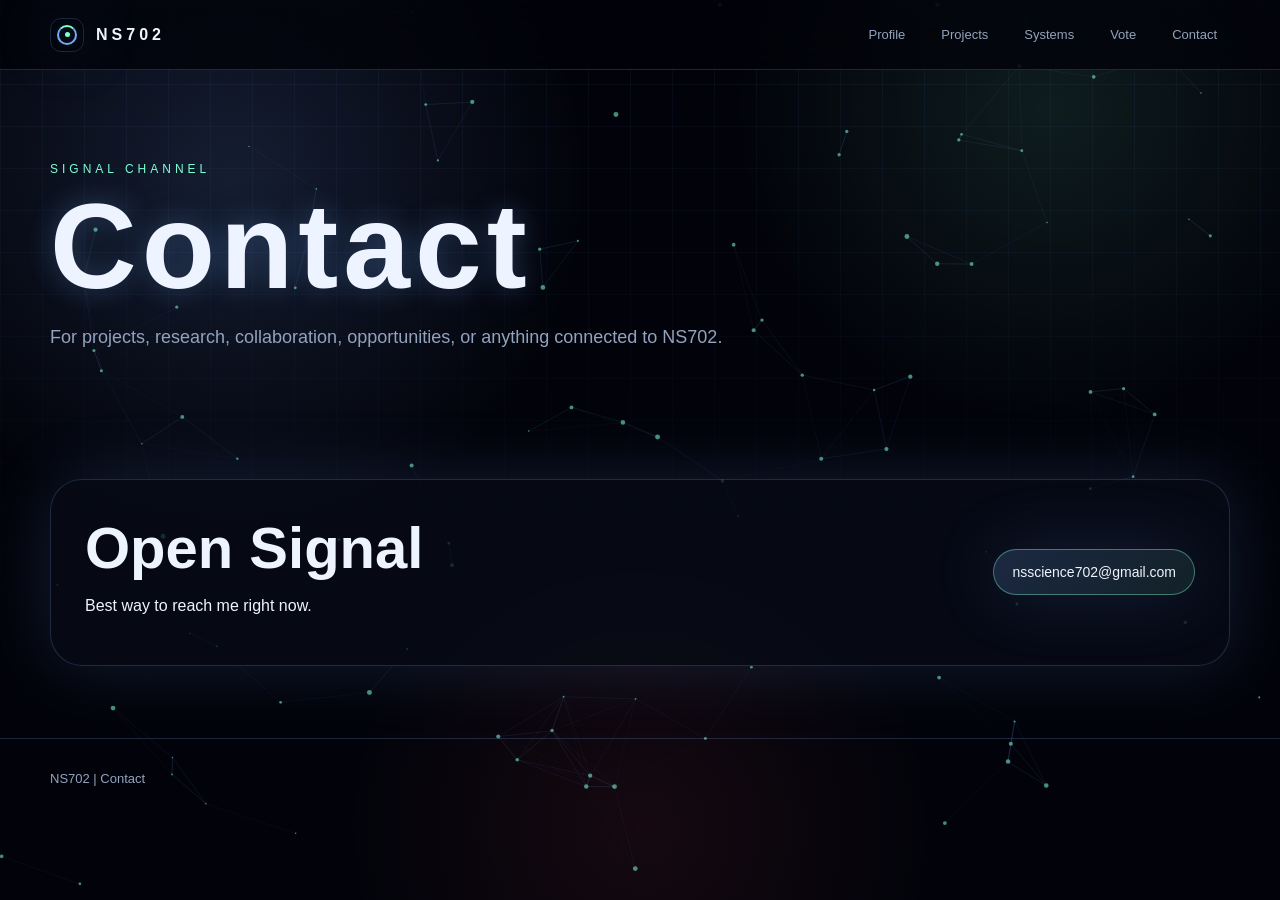
==== commit 4e6f9502: "Update index.html" ====
--- a/contact/index.html
+++ b/contact/index.html
@@ -21,12 +21,11 @@
       </a>
 
       <div class="nav-links">
-        <a href="/projects/">Projects</a>
-        <a href="/systems/">Systems</a>
-        <a href="/profile/">Profile</a>
-        <a href="/vote/">Vote</a>
-        <a href="/contact/">Contact</a>
-        <a href="/lab.html">Lab Notes</a>
+  <a href="/profile/">Profile</a>
+  <a href="/projects/">Projects</a>
+  <a href="/systems/">Systems</a>
+  <a href="/vote/">Vote</a>
+  <a href="/contact/">Contact</a>
       </div>
     </div>
   </nav>
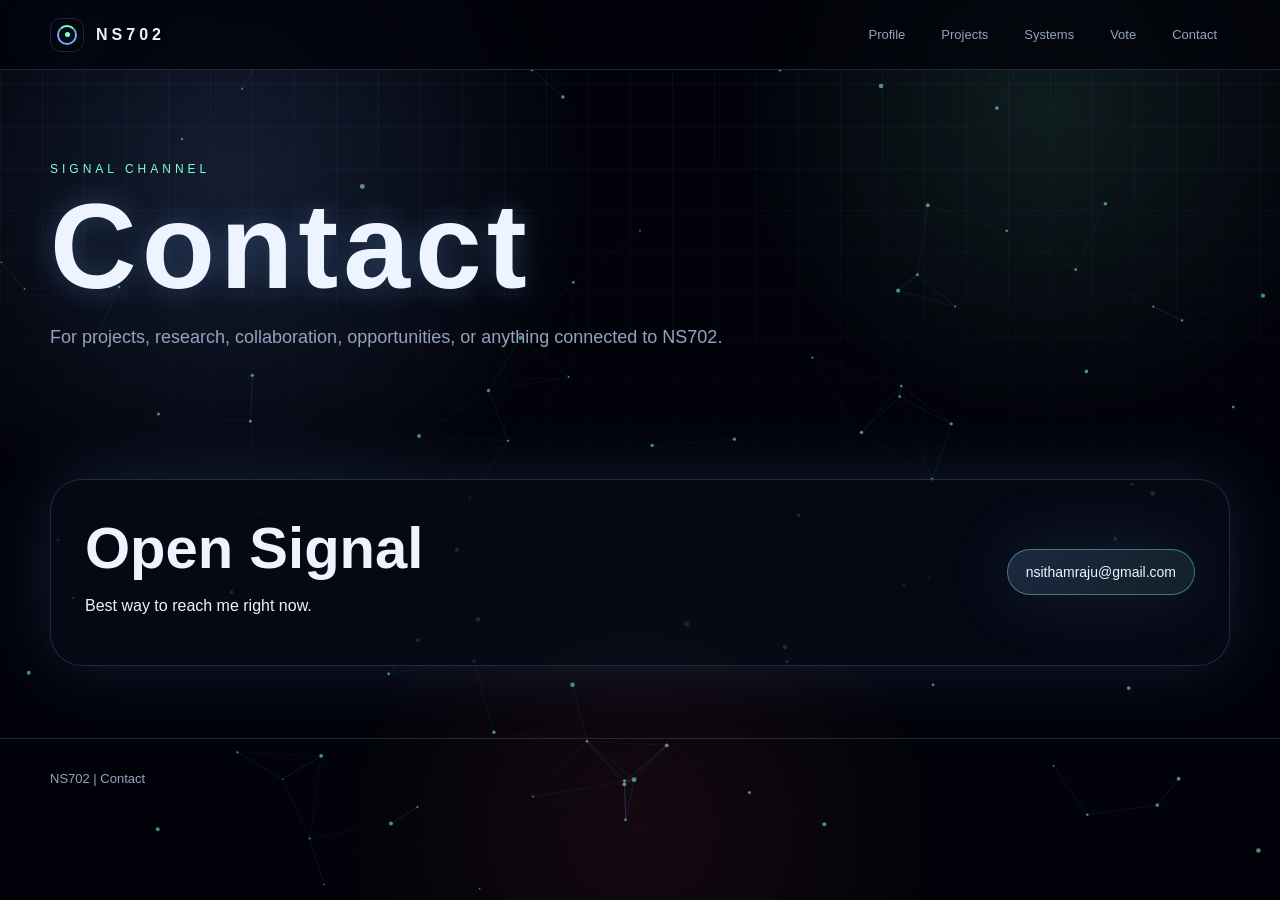
==== commit da9e8b8e: "Update index.html" ====
--- a/contact/index.html
+++ b/contact/index.html
@@ -49,7 +49,7 @@
         </div>
 
         <div>
-          <a class="btn primary" href="mailto:nsscience702@gmail.com">nsscience702@gmail.com</a>
+          <a class="btn primary" href="mailto:nsithamraju@gmail.com">nsithamraju@gmail.com</a>
         </div>
       </div>
     </div>
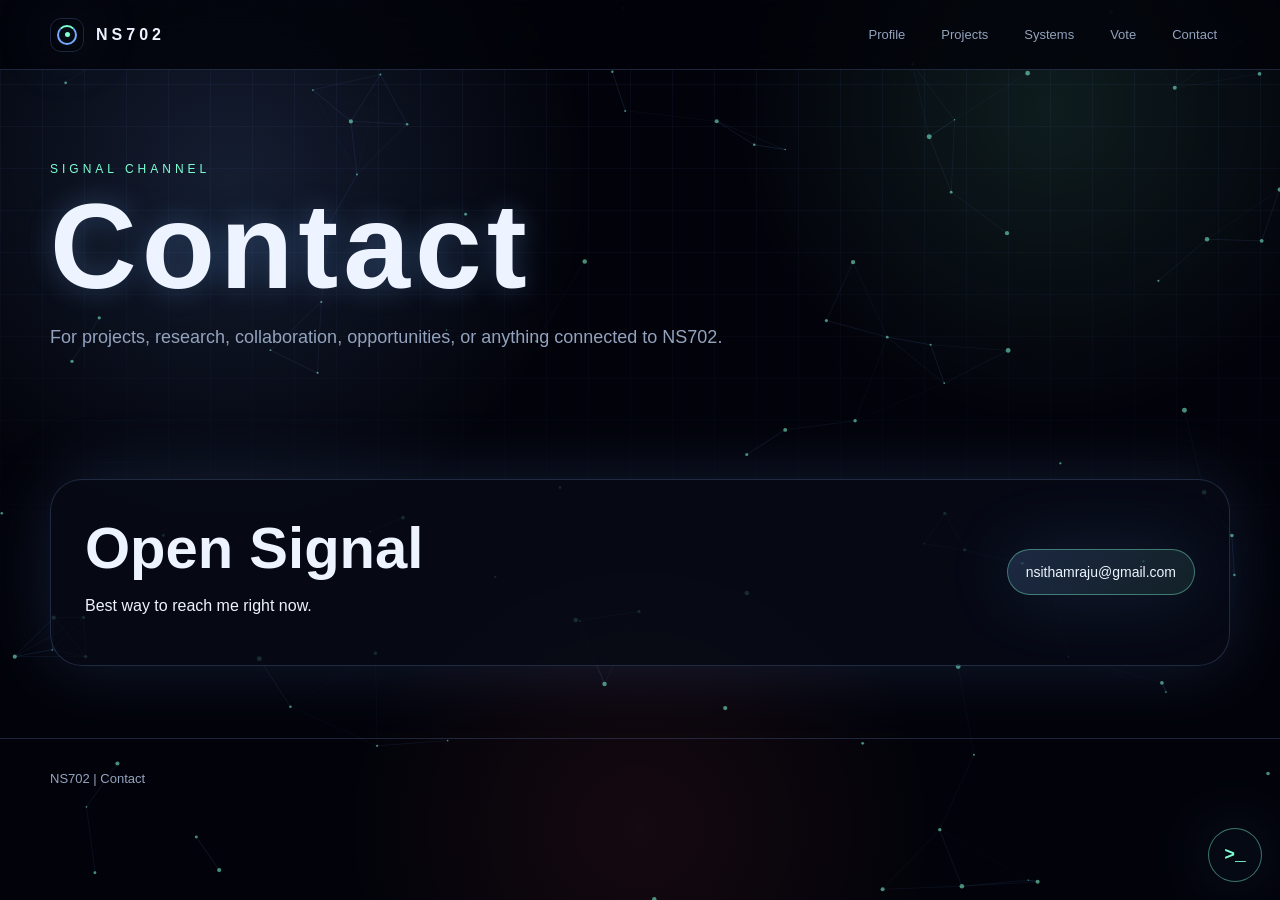
==== commit d46b541c: "Update index.html" ====
--- a/contact/index.html
+++ b/contact/index.html
@@ -59,6 +59,24 @@
     <div class="shell">NS702 | Contact</div>
   </footer>
 
+  <button class="terminal-button" id="terminalButton" aria-label="Open terminal">&gt;_</button>
+
+<div class="terminal" id="terminal">
+  <div class="terminal-head">
+    <span>NS702 TERMINAL</span>
+    <button class="terminal-close" id="terminalClose">×</button>
+  </div>
+
+  <div class="terminal-output" id="terminalOutput">Type "help" to begin.</div>
+
+  <div class="terminal-input-row">
+    <span>&gt;</span>
+    <input class="terminal-input" id="terminalInput" autocomplete="off" />
+  </div>
+</div>
+
+<div class="toast" id="toast"></div>
+
   <script src="/script.js"></script>
 </body>
 </html>
--- a/style.css
+++ b/style.css
@@ -1093,3 +1093,53 @@
     letter-spacing: 4px;
   }
 }
+
+.secret-lab-access {
+  position: fixed;
+  top: 14px;
+  right: -260px;
+  z-index: 999;
+  border: 1px solid rgba(127, 255, 212, 0.5);
+  background: rgba(5, 10, 20, 0.96);
+  color: #d8fff5;
+  box-shadow: 0 0 70px rgba(127, 255, 212, 0.2);
+  border-radius: 999px;
+  padding: 12px 16px;
+  font-family: "Courier New", monospace;
+  font-size: 12px;
+  letter-spacing: 2px;
+  opacity: 0;
+  transform: translateY(-12px);
+  transition: right 0.75s ease, opacity 0.45s ease, transform 0.75s ease;
+}
+
+.secret-lab-access.unlocked {
+  right: 18px;
+  opacity: 1;
+  transform: translateY(0);
+}
+
+.secret-lab-access::before {
+  content: "";
+  display: inline-block;
+  width: 7px;
+  height: 7px;
+  margin-right: 9px;
+  border-radius: 50%;
+  background: var(--aqua);
+  box-shadow: 0 0 16px var(--aqua);
+}
+
+.secret-lab-flash {
+  position: fixed;
+  inset: 0;
+  z-index: 998;
+  pointer-events: none;
+  background: radial-gradient(circle at 85% 10%, rgba(127, 255, 212, 0.18), transparent 28%);
+  opacity: 0;
+  transition: opacity 0.5s ease;
+}
+
+.secret-lab-flash.show {
+  opacity: 1;
+}
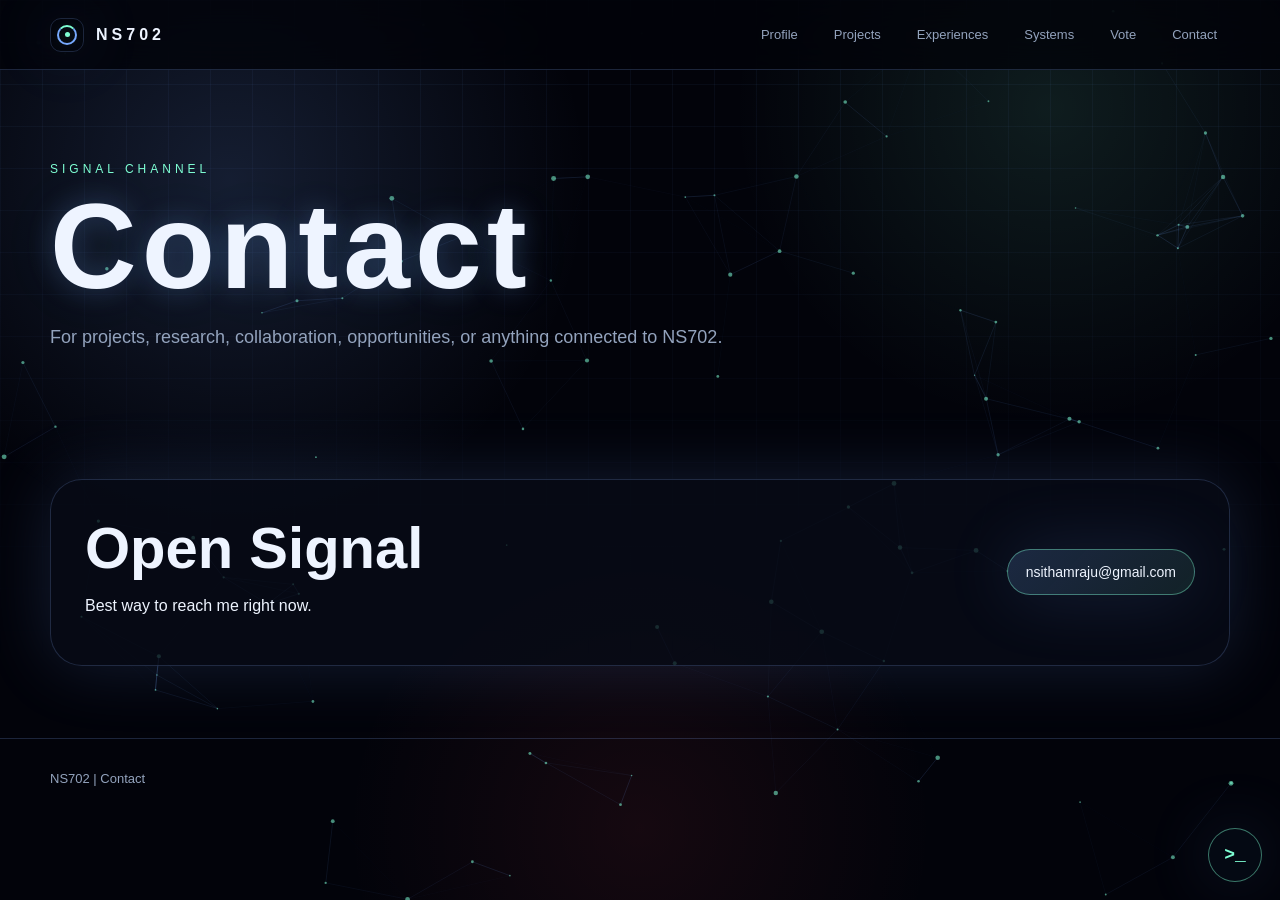
==== commit 274150a8: "Update index.html" ====
--- a/contact/index.html
+++ b/contact/index.html
@@ -23,6 +23,7 @@
       <div class="nav-links">
   <a href="/profile/">Profile</a>
   <a href="/projects/">Projects</a>
+  <a href="/experiences/">Experiences</a>
   <a href="/systems/">Systems</a>
   <a href="/vote/">Vote</a>
   <a href="/contact/">Contact</a>
--- a/style.css
+++ b/style.css
@@ -1143,3 +1143,277 @@
 .secret-lab-flash.show {
   opacity: 1;
 }
+
+.experience-hero {
+  position: relative;
+  overflow: hidden;
+}
+
+.experience-command-strip {
+  margin-top: 34px;
+  display: grid;
+  grid-template-columns: 0.8fr 1.5fr 0.8fr;
+  gap: 14px;
+}
+
+.experience-command-strip div {
+  border: 1px solid var(--line);
+  background: rgba(8, 13, 24, 0.72);
+  border-radius: 18px;
+  padding: 16px;
+  box-shadow: var(--shadow);
+}
+
+.experience-command-strip span {
+  display: block;
+  color: var(--muted);
+  font-size: 11px;
+  letter-spacing: 2px;
+  margin-bottom: 8px;
+}
+
+.experience-command-strip strong {
+  color: var(--aqua);
+  font-family: "Courier New", monospace;
+  font-size: 13px;
+  letter-spacing: 1px;
+}
+
+.experience-stats {
+  display: grid;
+  grid-template-columns: repeat(4, 1fr);
+  gap: 16px;
+}
+
+.stat-tile {
+  border: 1px solid var(--line);
+  background:
+    linear-gradient(135deg, rgba(119, 167, 255, 0.12), rgba(127, 255, 212, 0.04)),
+    rgba(8, 13, 24, 0.76);
+  border-radius: 24px;
+  padding: 22px;
+  box-shadow: var(--shadow);
+  position: relative;
+  overflow: hidden;
+}
+
+.stat-tile::after {
+  content: "";
+  position: absolute;
+  right: -42px;
+  top: -42px;
+  width: 112px;
+  height: 112px;
+  border-radius: 50%;
+  border: 1px solid rgba(127, 255, 212, 0.18);
+}
+
+.stat-tile span {
+  display: block;
+  color: var(--muted);
+  font-size: 12px;
+  letter-spacing: 2px;
+  text-transform: uppercase;
+  margin-bottom: 12px;
+}
+
+.stat-tile strong {
+  display: block;
+  font-size: clamp(34px, 5vw, 58px);
+  line-height: 0.9;
+  margin-bottom: 14px;
+}
+
+.stat-tile p {
+  color: var(--muted);
+  line-height: 1.6;
+  margin: 0;
+  font-size: 14px;
+}
+
+.experience-section {
+  padding-top: 50px;
+}
+
+.experience-timeline {
+  position: relative;
+  display: grid;
+  gap: 24px;
+}
+
+.experience-timeline::before {
+  content: "";
+  position: absolute;
+  left: 22px;
+  top: 10px;
+  bottom: 10px;
+  width: 1px;
+  background: linear-gradient(to bottom, transparent, rgba(127, 255, 212, 0.45), transparent);
+}
+
+.experience-record {
+  border: 1px solid var(--line);
+  background:
+    linear-gradient(135deg, rgba(119, 167, 255, 0.08), rgba(127, 255, 212, 0.035)),
+    rgba(8, 13, 24, 0.78);
+  border-radius: 28px;
+  padding: 26px;
+  box-shadow: var(--shadow);
+  position: relative;
+  overflow: hidden;
+  margin-left: 54px;
+  transition: 0.25s;
+}
+
+.experience-record:hover {
+  transform: translateY(-5px);
+  border-color: rgba(127, 255, 212, 0.38);
+}
+
+.experience-record::before {
+  content: "";
+  position: absolute;
+  left: -43px;
+  top: 30px;
+  width: 17px;
+  height: 17px;
+  border-radius: 50%;
+  background: var(--aqua);
+  box-shadow: 0 0 24px rgba(127, 255, 212, 0.85);
+}
+
+.experience-record::after {
+  content: "";
+  position: absolute;
+  right: -90px;
+  top: -90px;
+  width: 230px;
+  height: 230px;
+  border: 1px solid rgba(119, 167, 255, 0.12);
+  border-radius: 50%;
+}
+
+.featured-record {
+  border-color: rgba(127, 255, 212, 0.36);
+}
+
+.record-top {
+  display: flex;
+  justify-content: space-between;
+  gap: 22px;
+  align-items: start;
+  margin-bottom: 22px;
+}
+
+.record-code {
+  color: var(--aqua);
+  font-family: "Courier New", monospace;
+  font-size: 12px;
+  letter-spacing: 3px;
+  margin-bottom: 12px;
+}
+
+.record-top h3 {
+  margin: 0;
+  font-size: clamp(28px, 4vw, 48px);
+  line-height: 1;
+}
+
+.record-role {
+  color: var(--muted);
+  margin: 12px 0 0;
+  line-height: 1.6;
+}
+
+.record-date {
+  min-width: 190px;
+  border: 1px solid var(--line);
+  background: rgba(2, 3, 10, 0.36);
+  border-radius: 18px;
+  padding: 14px;
+  text-align: right;
+}
+
+.record-date span {
+  display: block;
+  color: var(--muted);
+  font-size: 12px;
+  margin-bottom: 8px;
+}
+
+.record-date strong {
+  color: var(--aqua);
+  font-family: "Courier New", monospace;
+  font-size: 13px;
+}
+
+.record-grid {
+  display: grid;
+  grid-template-columns: 1.25fr 0.75fr;
+  gap: 22px;
+  align-items: start;
+}
+
+.record-copy p {
+  color: var(--muted);
+  line-height: 1.75;
+  margin: 0 0 14px;
+}
+
+.record-copy p:last-child {
+  margin-bottom: 0;
+}
+
+.record-proof {
+  display: grid;
+  gap: 12px;
+}
+
+.proof-item {
+  border: 1px solid var(--line);
+  background: rgba(2, 3, 10, 0.38);
+  border-radius: 18px;
+  padding: 14px;
+}
+
+.proof-item span {
+  display: block;
+  color: var(--muted);
+  font-size: 11px;
+  letter-spacing: 2px;
+  margin-bottom: 8px;
+}
+
+.proof-item strong {
+  color: #eaf3ff;
+  font-size: 14px;
+}
+
+@media (max-width: 900px) {
+  .experience-command-strip,
+  .experience-stats,
+  .record-grid {
+    grid-template-columns: 1fr;
+  }
+
+  .record-top {
+    flex-direction: column;
+  }
+
+  .record-date {
+    text-align: left;
+    width: 100%;
+  }
+
+  .experience-record {
+    margin-left: 32px;
+  }
+
+  .experience-timeline::before {
+    left: 13px;
+  }
+
+  .experience-record::before {
+    left: -28px;
+  }
+}
